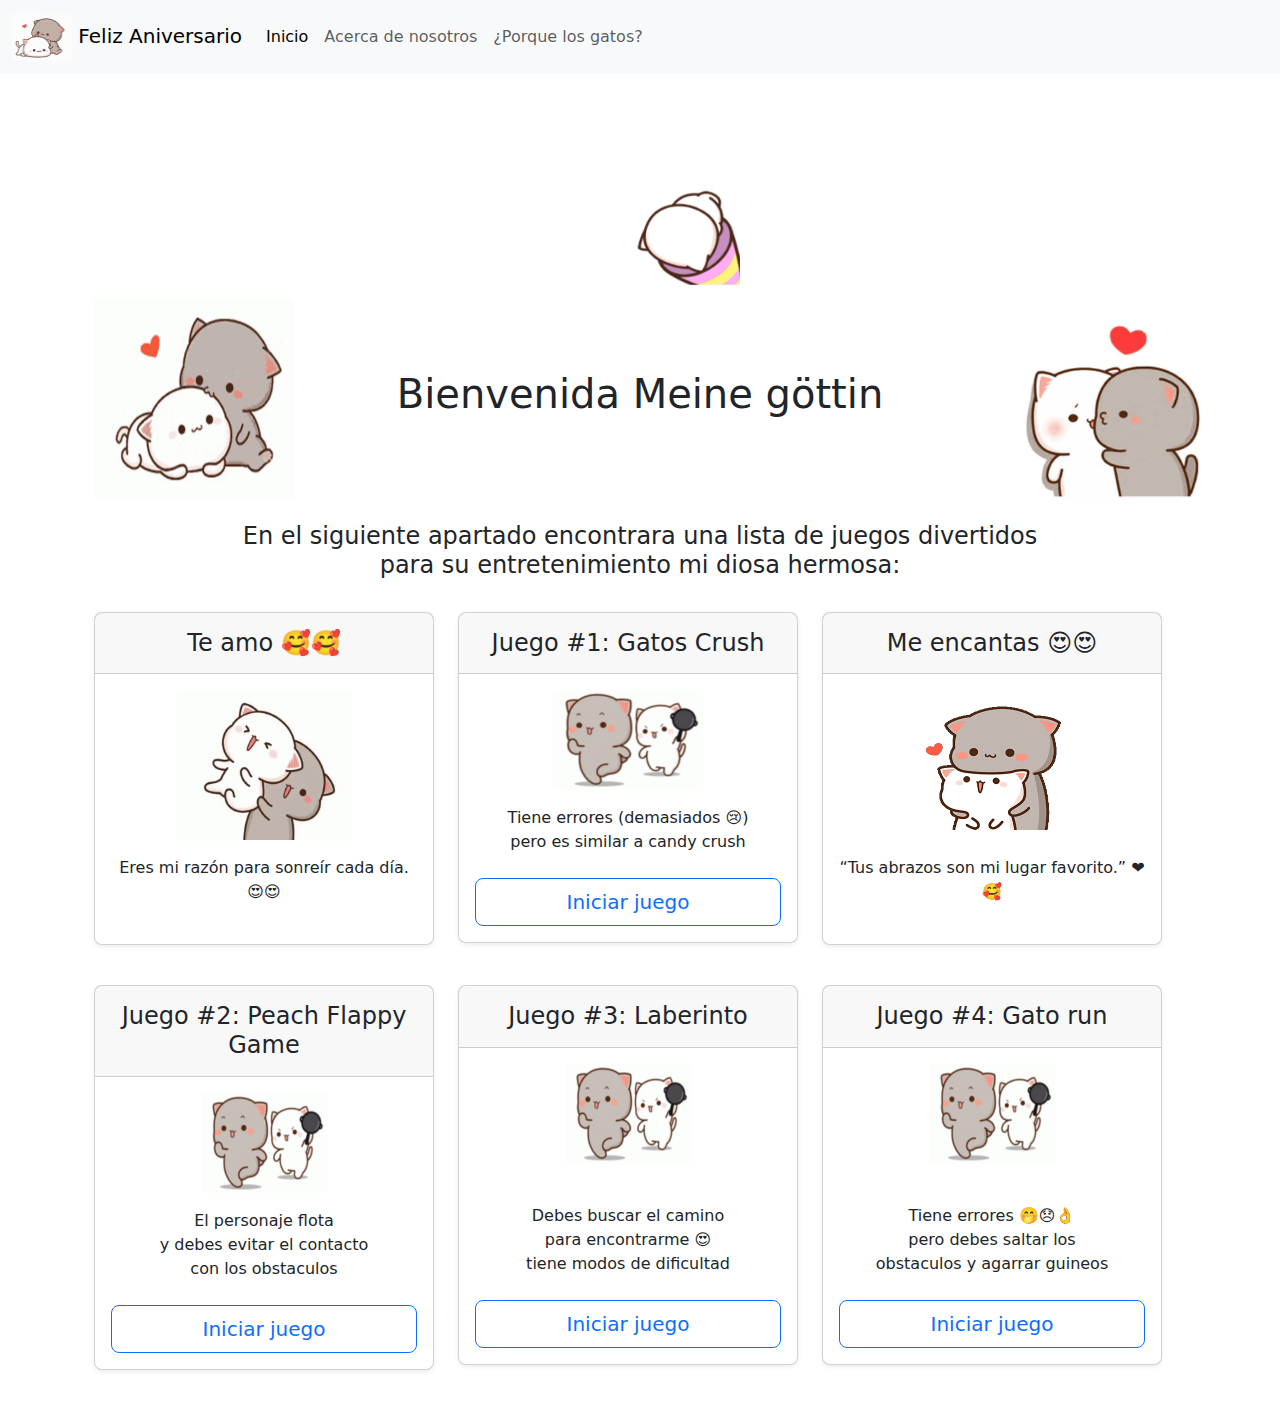
==== index.html @ b3f516b3 "Add files via upload" ====
<!DOCTYPE html>
<html lang="en">
<head>
    <meta charset="UTF-8">
    <meta name="viewport" content="width=device-width, initial-scale=1.0">
    <title>Inicio</title>
    <link href="https://cdn.jsdelivr.net/npm/bootstrap@5.3.3/dist/css/bootstrap.min.css" rel="stylesheet" integrity="sha384-QWTKZyjpPEjISv5WaRU9OFeRpok6YctnYmDr5pNlyT2bRjXh0JMhjY6hW+ALEwIH" crossorigin="anonymous">
</head>
<nav class="navbar navbar-expand-lg bg-body-tertiary">
    <div class="container-fluid">
      <a class="navbar-brand">
        <img src="/assets/images/peachcat.gif" alt="Logo" width="60" height="48" class="d-inline-block align-text-center">
         Feliz Aniversario
      </a>
      <div class="collapse navbar-collapse" id="navbarNav">
        <ul class="navbar-nav">
          <li class="nav-item">
            <a class="nav-link active" aria-current="page" href="/index.html">Inicio</a>
          </li>
          <li class="nav-item">
            <a class="nav-link" href="/pages/acercade.html">Acerca de nosotros</a>
          </li>
          <li class="nav-item">
            <a class="nav-link" href="/pages/porque.html">¿Porque los gatos?</a>
          </li>
        </ul>
      </div>
    </div>
  </nav>
<body>
    <div class="container">
        <br>
        <div class="container text-center">
            
            <div class="row">
              <div class="col-md-2">
                
              </div>
              <div class="col-md-8">
                <img src="/assets/images/peach-goma-confetil.gif" alt="" width="200" height="200">
              </div>
              <div class="col-md-2">
                
              </div>
            </div>
            <div class="row">
              <div class="col-md-2">
                <img src="/assets/images/besopeachcat.gif" alt="img1" width="200" height="200">
              </div>
              <div class="col-md-8">
                <br><br><br><h1>Bienvenida Meine göttin</h1>
              </div>
              <div class="col-md-2">
                <img src="/assets/images/besopeachcatcontra.gif" alt="img2" width="200" height="200">
              </div>
            </div>
            <div class="row">
                <br>
            </div>
            <div class="row">
                <br>
                <h4>En el siguiente apartado encontrara una lista de juegos divertidos <br>
                    para su entretenimiento mi diosa hermosa:</h4>
            </div>
            <br>
            <div class="row">
                <div class="row row-cols-1 row-cols-md-3 mb-3 text-center">
                    <div class="col">
                      <div class="card mb-4 rounded-3 shadow-sm">
                        <div class="card-header py-3">
                          <h4 class="my-0 fw-normal">Te amo 🥰🥰</h4>
                        </div>
                        <div class="card-body">
                          <img src="/assets/images/atraparpeachcat.gif" alt="seguir" width="175" height="150">
                          <ul class="list-unstyled mt-3 mb-4">
                            <li>Eres mi razón para sonreír cada día. 😍😍</li>
                            
                          </ul>
                          
                          
                        </div>
                      </div>
                    </div>

                    <div class="col">
                        <div class="card mb-4 rounded-3 shadow-sm">
                          <div class="card-header py-3">
                            <h4 class="my-0 fw-normal">Juego #1: Gatos Crush</h4>
                          </div>
                          <div class="card-body">
                            <img src="/assets/images/seguirpeachcat.gif" alt="seguir" width="150" height="100">
                            <ul class="list-unstyled mt-3 mb-4">
                              <li>Tiene errores (demasiados 😢)</li>
                              <li>pero es similar a candy crush</li>
                            </ul>
                            <a href="/pages/gatoCrushGame.html" class="btn w-100 btn-lg btn-outline-primary" >Iniciar juego</a>
                            
                          </div>
                        </div>
                    </div>

                    <div class="col">
                        <div class="card mb-4 rounded-3 shadow-sm">
                          <div class="card-header py-3">
                            <h4 class="my-0 fw-normal">Me encantas 😍😍</h4>
                          </div>
                          <div class="card-body">
                            <img src="/assets/images/peach-goma-abrazo.gif" alt="seguir" width="175" height="150">
                            <ul class="list-unstyled mt-3 mb-4">
                              <li>“Tus abrazos son mi lugar favorito.” ❤🥰</li>
                            </ul>
                            
                            
                          </div>
                        </div>
                      </div>
                    
                    
                </div>
                <div class="row row-cols-1 row-cols-md-3 mb-3 text-center">
                  <div class="col">
                    <div class="card mb-4 rounded-3 shadow-sm">
                      <div class="card-header py-3">
                        <h4 class="my-0 fw-normal">Juego #2: Peach Flappy Game</h4>
                      </div>
                      <div class="card-body">
                        <img src="/assets/images/seguirpeachcat.gif" alt="seguir" width="125" height="100">
                        <ul class="list-unstyled mt-3 mb-4">
                          <li>El personaje flota</li>
                          <li>y debes evitar el contacto</li>
                          <li>con los obstaculos</li>
                        </ul>
                        <a href="/pages/juego-vuela.html" class="btn w-100 btn-lg btn-outline-primary" >Iniciar juego</a>
                        
                      </div>
                    </div>
                  </div>

                  <div class="col">
                      <div class="card mb-4 rounded-3 shadow-sm">
                        <div class="card-header py-3">
                          <h4 class="my-0 fw-normal">Juego #3: Laberinto</h4>
                        </div>
                        <div class="card-body">
                          <img src="/assets/images/seguirpeachcat.gif" alt="seguir" width="125" height="100">
                          <ul class="list-unstyled mt-3 mb-4">
                            <br>
                            <li>Debes buscar el camino</li>
                            <li>para encontrarme 😍</li>
                            <li>tiene modos de dificultad</li>
                          </ul>
                          <a href="/pages/laberinto.html" class="btn w-100 btn-lg btn-outline-primary" >Iniciar juego</a>
                          
                        </div>
                      </div>
                  </div>

                  <div class="col">
                      <div class="card mb-4 rounded-3 shadow-sm">
                        <div class="card-header py-3">
                          <h4 class="my-0 fw-normal">Juego #4: Gato run </h4>
                        </div>
                        <div class="card-body">
                          <img src="/assets/images/seguirpeachcat.gif" alt="seguir" width="125" height="100">
                          <ul class="list-unstyled mt-3 mb-4">
                           <br>
                            <li>Tiene errores 🤭😞👌</li>
                            <li>pero debes saltar los</li>
                            <li>obstaculos y agarrar guineos</li>
                          </ul>
                          <a href="/pages/juego-correr.html" class="btn w-100 btn-lg btn-outline-primary" >Iniciar juego</a>
                          
                        </div>
                      </div>
                    </div>
              </div>
            </div>
        </div>
        
       
    </div>
</body>
</html>
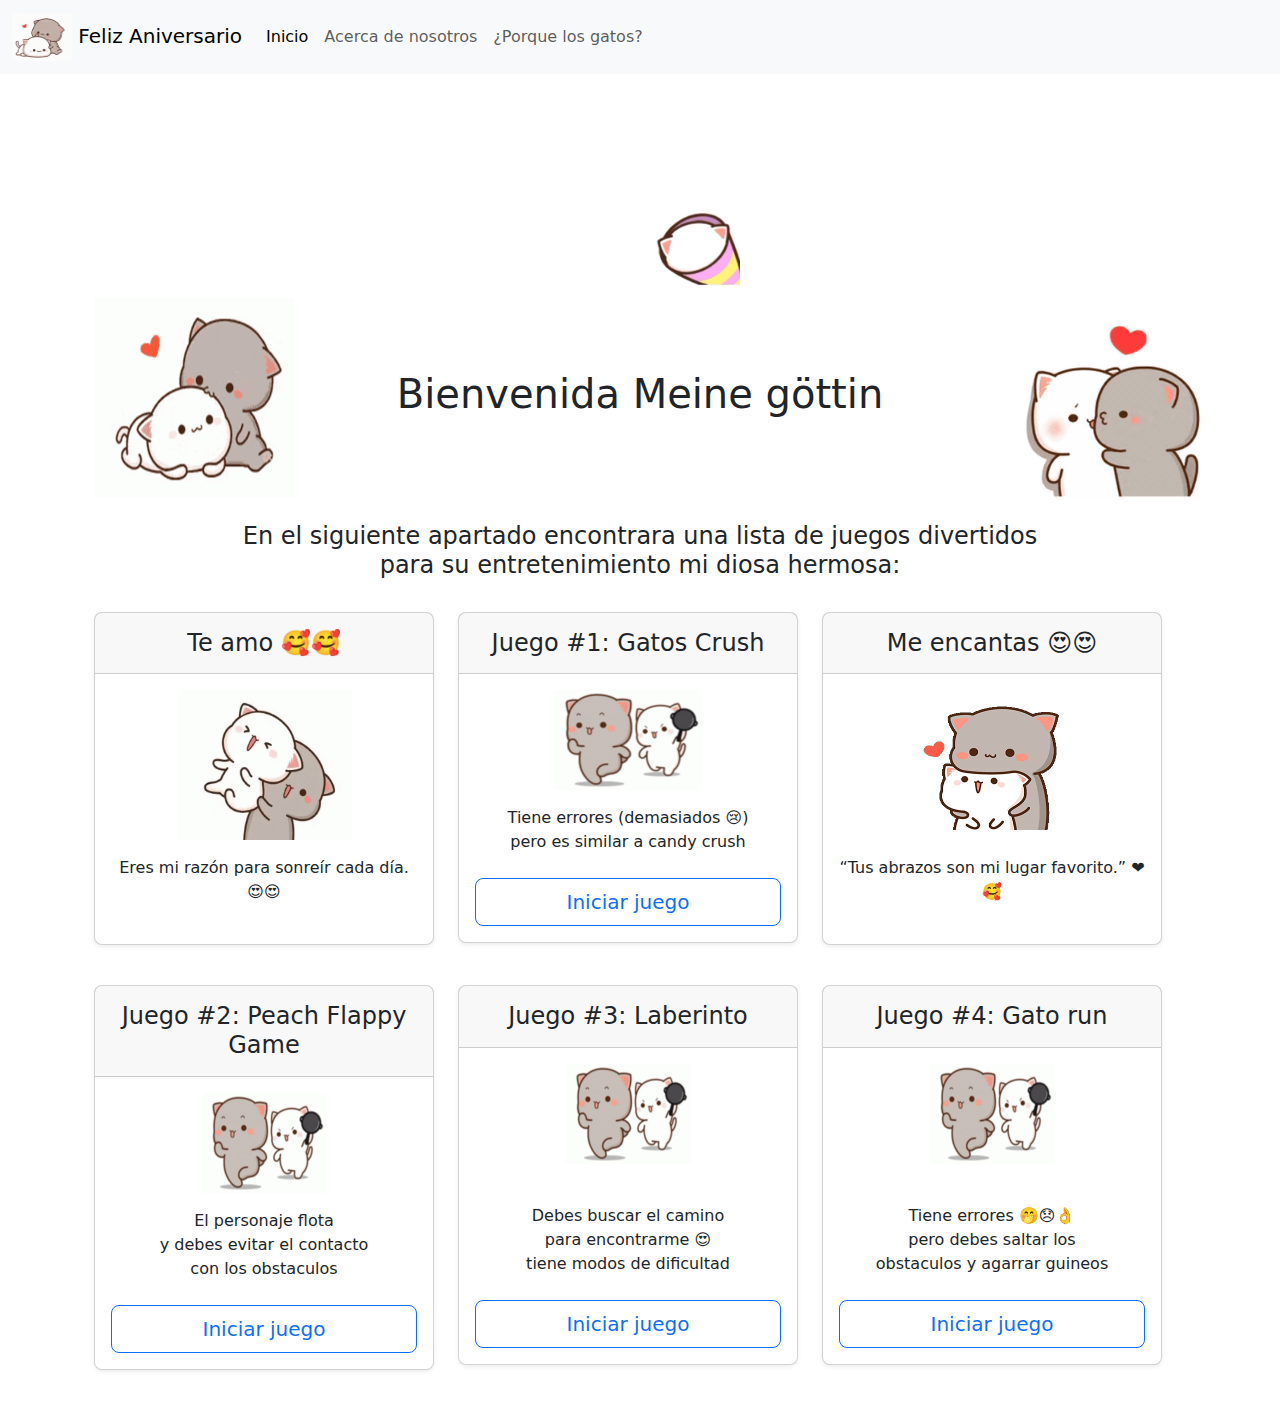
==== commit f76ff03b: "Update index.html" ====
--- a/index.html
+++ b/index.html
@@ -9,7 +9,7 @@
 <nav class="navbar navbar-expand-lg bg-body-tertiary">
     <div class="container-fluid">
       <a class="navbar-brand">
-        <img src="/assets/images/peachcat.gif" alt="Logo" width="60" height="48" class="d-inline-block align-text-center">
+        <img src="assets/images/peachcat.gif" alt="Logo" width="60" height="48" class="d-inline-block align-text-center">
          Feliz Aniversario
       </a>
       <div class="collapse navbar-collapse" id="navbarNav">
@@ -18,10 +18,10 @@
             <a class="nav-link active" aria-current="page" href="/index.html">Inicio</a>
           </li>
           <li class="nav-item">
-            <a class="nav-link" href="/pages/acercade.html">Acerca de nosotros</a>
+            <a class="nav-link" href="pages/acercade.html">Acerca de nosotros</a>
           </li>
           <li class="nav-item">
-            <a class="nav-link" href="/pages/porque.html">¿Porque los gatos?</a>
+            <a class="nav-link" href="pages/porque.html">¿Porque los gatos?</a>
           </li>
         </ul>
       </div>
@@ -37,7 +37,7 @@
                 
               </div>
               <div class="col-md-8">
-                <img src="/assets/images/peach-goma-confetil.gif" alt="" width="200" height="200">
+                <img src="assets/images/peach-goma-confetil.gif" alt="" width="200" height="200">
               </div>
               <div class="col-md-2">
                 
@@ -45,13 +45,13 @@
             </div>
             <div class="row">
               <div class="col-md-2">
-                <img src="/assets/images/besopeachcat.gif" alt="img1" width="200" height="200">
+                <img src="assets/images/besopeachcat.gif" alt="img1" width="200" height="200">
               </div>
               <div class="col-md-8">
                 <br><br><br><h1>Bienvenida Meine göttin</h1>
               </div>
               <div class="col-md-2">
-                <img src="/assets/images/besopeachcatcontra.gif" alt="img2" width="200" height="200">
+                <img src="assets/images/besopeachcatcontra.gif" alt="img2" width="200" height="200">
               </div>
             </div>
             <div class="row">
@@ -71,7 +71,7 @@
                           <h4 class="my-0 fw-normal">Te amo 🥰🥰</h4>
                         </div>
                         <div class="card-body">
-                          <img src="/assets/images/atraparpeachcat.gif" alt="seguir" width="175" height="150">
+                          <img src="assets/images/atraparpeachcat.gif" alt="seguir" width="175" height="150">
                           <ul class="list-unstyled mt-3 mb-4">
                             <li>Eres mi razón para sonreír cada día. 😍😍</li>
                             
@@ -88,12 +88,12 @@
                             <h4 class="my-0 fw-normal">Juego #1: Gatos Crush</h4>
                           </div>
                           <div class="card-body">
-                            <img src="/assets/images/seguirpeachcat.gif" alt="seguir" width="150" height="100">
+                            <img src="assets/images/seguirpeachcat.gif" alt="seguir" width="150" height="100">
                             <ul class="list-unstyled mt-3 mb-4">
                               <li>Tiene errores (demasiados 😢)</li>
                               <li>pero es similar a candy crush</li>
                             </ul>
-                            <a href="/pages/gatoCrushGame.html" class="btn w-100 btn-lg btn-outline-primary" >Iniciar juego</a>
+                            <a href="pages/gatoCrushGame.html" class="btn w-100 btn-lg btn-outline-primary" >Iniciar juego</a>
                             
                           </div>
                         </div>
@@ -105,7 +105,7 @@
                             <h4 class="my-0 fw-normal">Me encantas 😍😍</h4>
                           </div>
                           <div class="card-body">
-                            <img src="/assets/images/peach-goma-abrazo.gif" alt="seguir" width="175" height="150">
+                            <img src="assets/images/peach-goma-abrazo.gif" alt="seguir" width="175" height="150">
                             <ul class="list-unstyled mt-3 mb-4">
                               <li>“Tus abrazos son mi lugar favorito.” ❤🥰</li>
                             </ul>
@@ -124,13 +124,13 @@
                         <h4 class="my-0 fw-normal">Juego #2: Peach Flappy Game</h4>
                       </div>
                       <div class="card-body">
-                        <img src="/assets/images/seguirpeachcat.gif" alt="seguir" width="125" height="100">
+                        <img src="assets/images/seguirpeachcat.gif" alt="seguir" width="125" height="100">
                         <ul class="list-unstyled mt-3 mb-4">
                           <li>El personaje flota</li>
                           <li>y debes evitar el contacto</li>
                           <li>con los obstaculos</li>
                         </ul>
-                        <a href="/pages/juego-vuela.html" class="btn w-100 btn-lg btn-outline-primary" >Iniciar juego</a>
+                        <a href="pages/juego-vuela.html" class="btn w-100 btn-lg btn-outline-primary" >Iniciar juego</a>
                         
                       </div>
                     </div>
@@ -142,14 +142,14 @@
                           <h4 class="my-0 fw-normal">Juego #3: Laberinto</h4>
                         </div>
                         <div class="card-body">
-                          <img src="/assets/images/seguirpeachcat.gif" alt="seguir" width="125" height="100">
+                          <img src="assets/images/seguirpeachcat.gif" alt="seguir" width="125" height="100">
                           <ul class="list-unstyled mt-3 mb-4">
                             <br>
                             <li>Debes buscar el camino</li>
                             <li>para encontrarme 😍</li>
                             <li>tiene modos de dificultad</li>
                           </ul>
-                          <a href="/pages/laberinto.html" class="btn w-100 btn-lg btn-outline-primary" >Iniciar juego</a>
+                          <a href="pages/laberinto.html" class="btn w-100 btn-lg btn-outline-primary" >Iniciar juego</a>
                           
                         </div>
                       </div>
@@ -161,14 +161,14 @@
                           <h4 class="my-0 fw-normal">Juego #4: Gato run </h4>
                         </div>
                         <div class="card-body">
-                          <img src="/assets/images/seguirpeachcat.gif" alt="seguir" width="125" height="100">
+                          <img src="assets/images/seguirpeachcat.gif" alt="seguir" width="125" height="100">
                           <ul class="list-unstyled mt-3 mb-4">
                            <br>
                             <li>Tiene errores 🤭😞👌</li>
                             <li>pero debes saltar los</li>
                             <li>obstaculos y agarrar guineos</li>
                           </ul>
-                          <a href="/pages/juego-correr.html" class="btn w-100 btn-lg btn-outline-primary" >Iniciar juego</a>
+                          <a href="pages/juego-correr.html" class="btn w-100 btn-lg btn-outline-primary" >Iniciar juego</a>
                           
                         </div>
                       </div>
@@ -180,4 +180,4 @@
        
     </div>
 </body>
-</html>+</html>
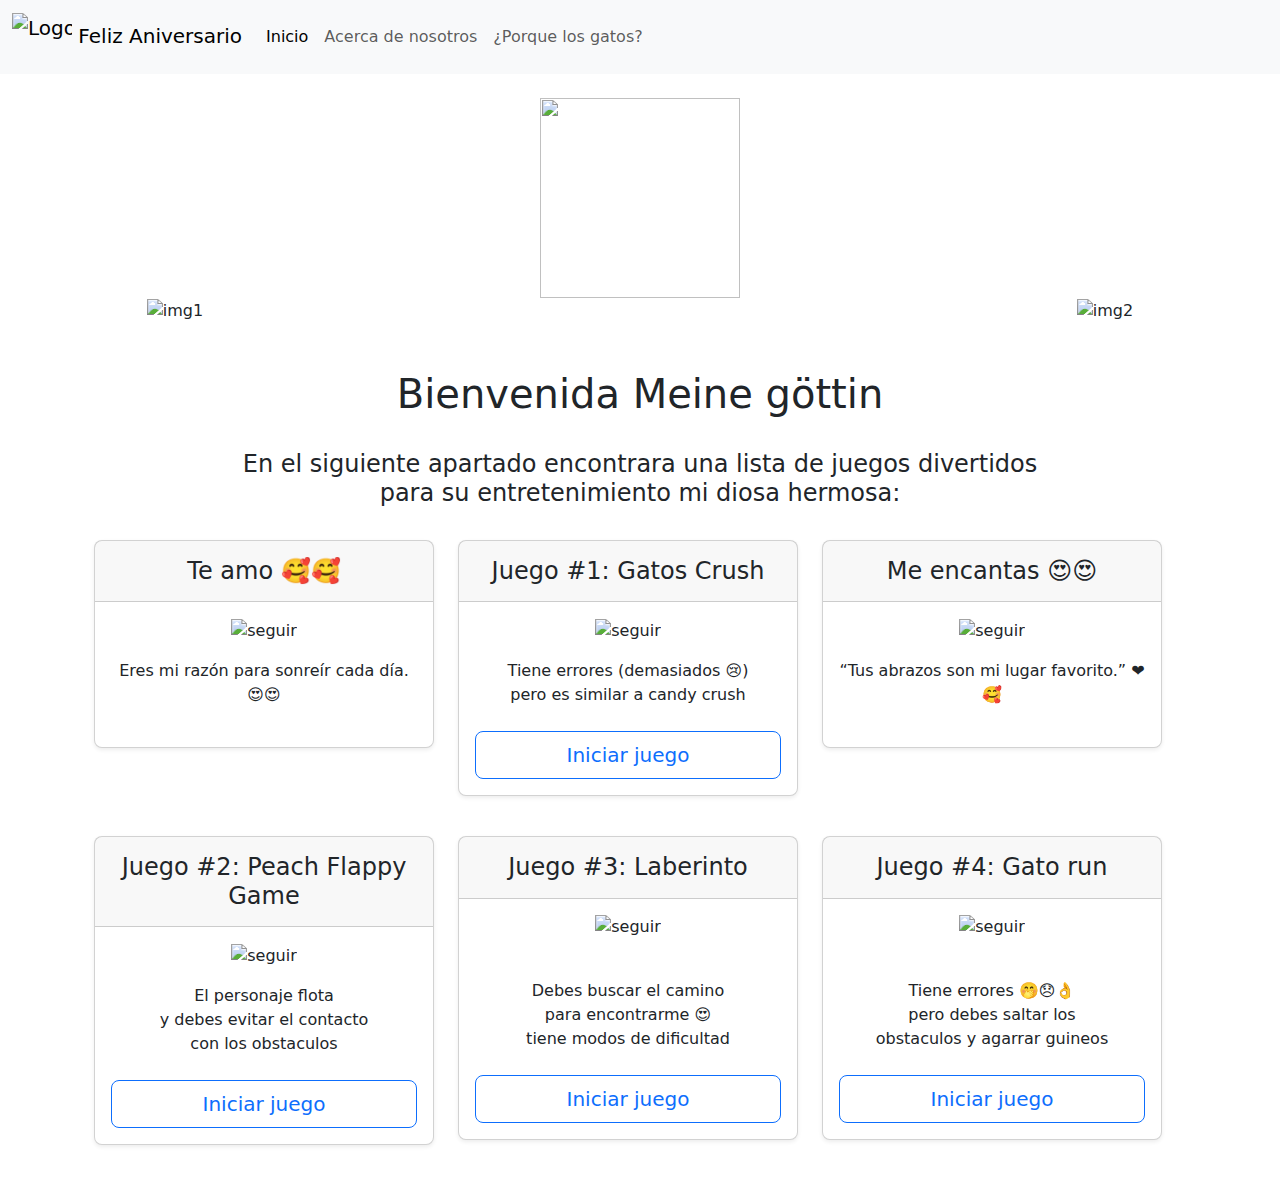
==== commit a265a08d: "Update index.html" ====
--- a/index.html
+++ b/index.html
@@ -9,19 +9,19 @@
 <nav class="navbar navbar-expand-lg bg-body-tertiary">
     <div class="container-fluid">
       <a class="navbar-brand">
-        <img src="assets/images/peachcat.gif" alt="Logo" width="60" height="48" class="d-inline-block align-text-center">
+        <img src="2802-aniversary/assets/images/peachcat.gif" alt="Logo" width="60" height="48" class="d-inline-block align-text-center">
          Feliz Aniversario
       </a>
       <div class="collapse navbar-collapse" id="navbarNav">
         <ul class="navbar-nav">
           <li class="nav-item">
-            <a class="nav-link active" aria-current="page" href="/index.html">Inicio</a>
+            <a class="nav-link active" aria-current="page" href="2802-aniversary/index.html">Inicio</a>
           </li>
           <li class="nav-item">
-            <a class="nav-link" href="pages/acercade.html">Acerca de nosotros</a>
+            <a class="nav-link" href="2802-aniversary/pages/acercade.html">Acerca de nosotros</a>
           </li>
           <li class="nav-item">
-            <a class="nav-link" href="pages/porque.html">¿Porque los gatos?</a>
+            <a class="nav-link" href="2802-aniversary/pages/porque.html">¿Porque los gatos?</a>
           </li>
         </ul>
       </div>
@@ -37,7 +37,7 @@
                 
               </div>
               <div class="col-md-8">
-                <img src="assets/images/peach-goma-confetil.gif" alt="" width="200" height="200">
+                <img src="2802-aniversary/assets/images/peach-goma-confetil.gif" alt="" width="200" height="200">
               </div>
               <div class="col-md-2">
                 
@@ -45,13 +45,13 @@
             </div>
             <div class="row">
               <div class="col-md-2">
-                <img src="assets/images/besopeachcat.gif" alt="img1" width="200" height="200">
+                <img src="2802-aniversary/assets/images/besopeachcat.gif" alt="img1" width="200" height="200">
               </div>
               <div class="col-md-8">
                 <br><br><br><h1>Bienvenida Meine göttin</h1>
               </div>
               <div class="col-md-2">
-                <img src="assets/images/besopeachcatcontra.gif" alt="img2" width="200" height="200">
+                <img src="2802-aniversary/assets/images/besopeachcatcontra.gif" alt="img2" width="200" height="200">
               </div>
             </div>
             <div class="row">
@@ -71,7 +71,7 @@
                           <h4 class="my-0 fw-normal">Te amo 🥰🥰</h4>
                         </div>
                         <div class="card-body">
-                          <img src="assets/images/atraparpeachcat.gif" alt="seguir" width="175" height="150">
+                          <img src="2802-aniversary/assets/images/atraparpeachcat.gif" alt="seguir" width="175" height="150">
                           <ul class="list-unstyled mt-3 mb-4">
                             <li>Eres mi razón para sonreír cada día. 😍😍</li>
                             
@@ -88,12 +88,12 @@
                             <h4 class="my-0 fw-normal">Juego #1: Gatos Crush</h4>
                           </div>
                           <div class="card-body">
-                            <img src="assets/images/seguirpeachcat.gif" alt="seguir" width="150" height="100">
+                            <img src="2802-aniversary/assets/images/seguirpeachcat.gif" alt="seguir" width="150" height="100">
                             <ul class="list-unstyled mt-3 mb-4">
                               <li>Tiene errores (demasiados 😢)</li>
                               <li>pero es similar a candy crush</li>
                             </ul>
-                            <a href="pages/gatoCrushGame.html" class="btn w-100 btn-lg btn-outline-primary" >Iniciar juego</a>
+                            <a href="2802-aniversary/pages/gatoCrushGame.html" class="btn w-100 btn-lg btn-outline-primary" >Iniciar juego</a>
                             
                           </div>
                         </div>
@@ -105,7 +105,7 @@
                             <h4 class="my-0 fw-normal">Me encantas 😍😍</h4>
                           </div>
                           <div class="card-body">
-                            <img src="assets/images/peach-goma-abrazo.gif" alt="seguir" width="175" height="150">
+                            <img src="2802-aniversary/assets/images/peach-goma-abrazo.gif" alt="seguir" width="175" height="150">
                             <ul class="list-unstyled mt-3 mb-4">
                               <li>“Tus abrazos son mi lugar favorito.” ❤🥰</li>
                             </ul>
@@ -124,13 +124,13 @@
                         <h4 class="my-0 fw-normal">Juego #2: Peach Flappy Game</h4>
                       </div>
                       <div class="card-body">
-                        <img src="assets/images/seguirpeachcat.gif" alt="seguir" width="125" height="100">
+                        <img src="2802-aniversary/assets/images/seguirpeachcat.gif" alt="seguir" width="125" height="100">
                         <ul class="list-unstyled mt-3 mb-4">
                           <li>El personaje flota</li>
                           <li>y debes evitar el contacto</li>
                           <li>con los obstaculos</li>
                         </ul>
-                        <a href="pages/juego-vuela.html" class="btn w-100 btn-lg btn-outline-primary" >Iniciar juego</a>
+                        <a href="2802-aniversary/pages/juego-vuela.html" class="btn w-100 btn-lg btn-outline-primary" >Iniciar juego</a>
                         
                       </div>
                     </div>
@@ -142,14 +142,14 @@
                           <h4 class="my-0 fw-normal">Juego #3: Laberinto</h4>
                         </div>
                         <div class="card-body">
-                          <img src="assets/images/seguirpeachcat.gif" alt="seguir" width="125" height="100">
+                          <img src="2802-aniversary/assets/images/seguirpeachcat.gif" alt="seguir" width="125" height="100">
                           <ul class="list-unstyled mt-3 mb-4">
                             <br>
                             <li>Debes buscar el camino</li>
                             <li>para encontrarme 😍</li>
                             <li>tiene modos de dificultad</li>
                           </ul>
-                          <a href="pages/laberinto.html" class="btn w-100 btn-lg btn-outline-primary" >Iniciar juego</a>
+                          <a href="2802-aniversary/pages/laberinto.html" class="btn w-100 btn-lg btn-outline-primary" >Iniciar juego</a>
                           
                         </div>
                       </div>
@@ -161,14 +161,14 @@
                           <h4 class="my-0 fw-normal">Juego #4: Gato run </h4>
                         </div>
                         <div class="card-body">
-                          <img src="assets/images/seguirpeachcat.gif" alt="seguir" width="125" height="100">
+                          <img src="2802-aniversary/assets/images/seguirpeachcat.gif" alt="seguir" width="125" height="100">
                           <ul class="list-unstyled mt-3 mb-4">
                            <br>
                             <li>Tiene errores 🤭😞👌</li>
                             <li>pero debes saltar los</li>
                             <li>obstaculos y agarrar guineos</li>
                           </ul>
-                          <a href="pages/juego-correr.html" class="btn w-100 btn-lg btn-outline-primary" >Iniciar juego</a>
+                          <a href="2802-aniversary/pages/juego-correr.html" class="btn w-100 btn-lg btn-outline-primary" >Iniciar juego</a>
                           
                         </div>
                       </div>
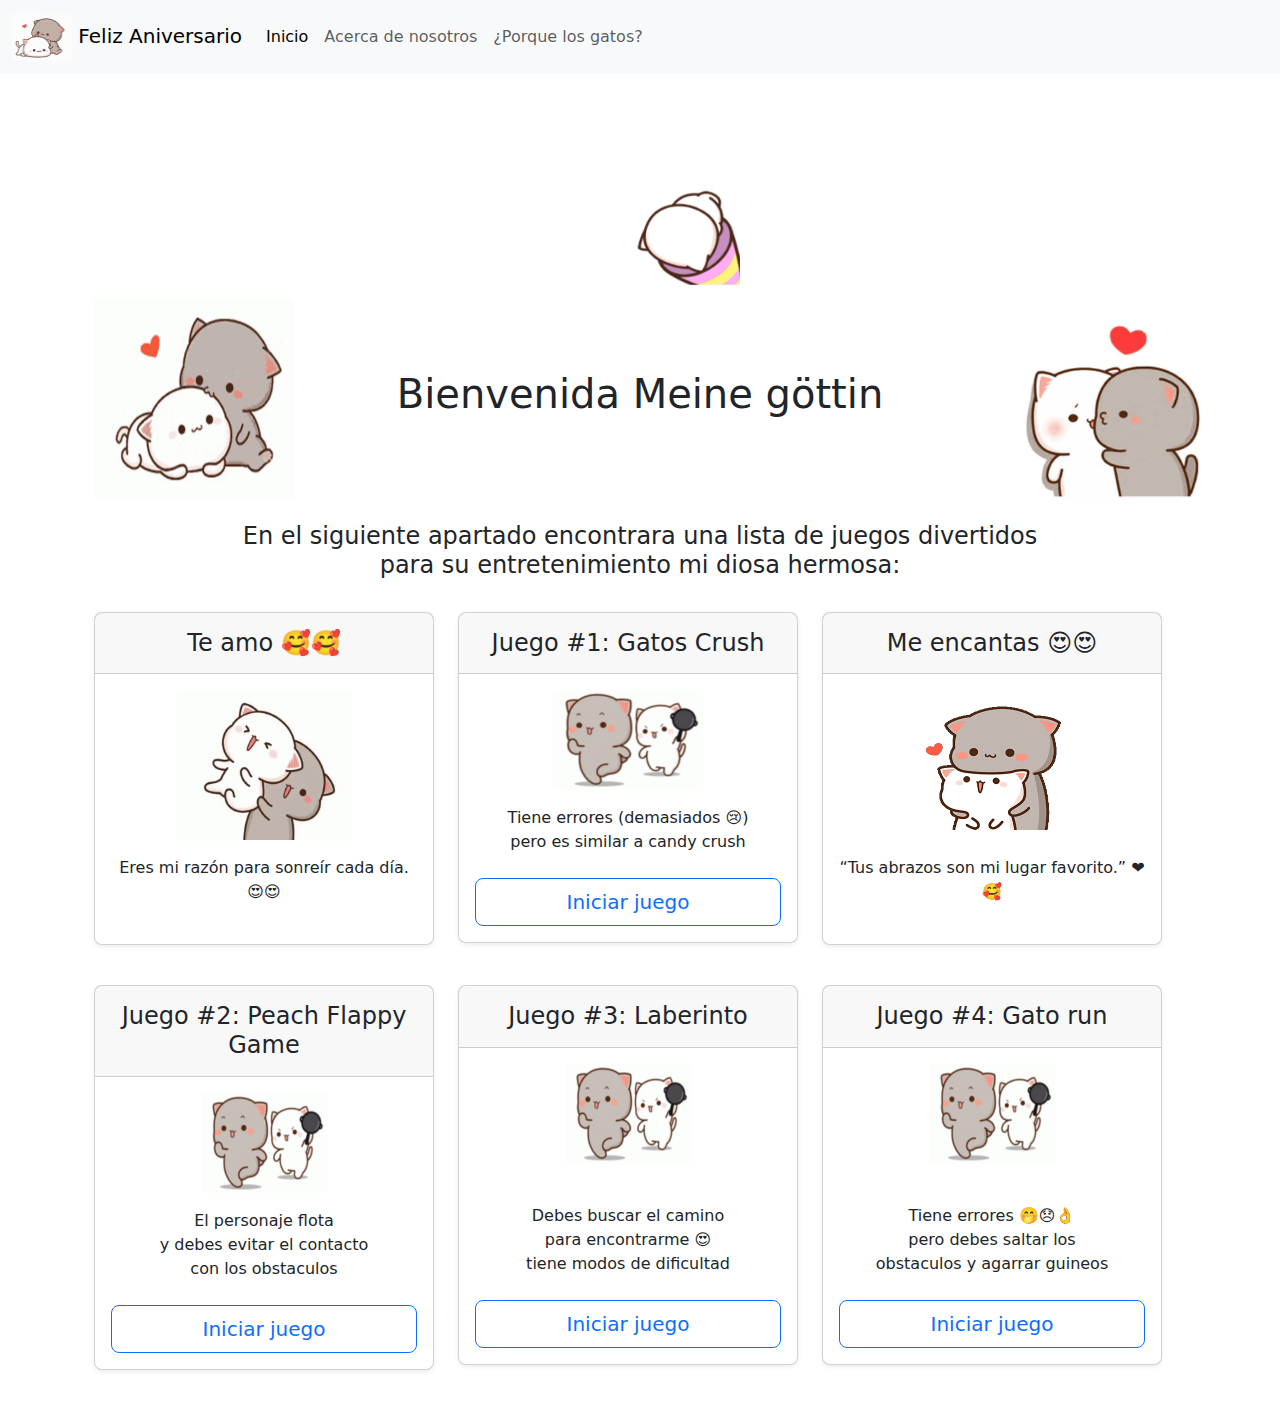
==== commit 7a4b6d68: "Update index.html" ====
--- a/index.html
+++ b/index.html
@@ -9,19 +9,19 @@
 <nav class="navbar navbar-expand-lg bg-body-tertiary">
     <div class="container-fluid">
       <a class="navbar-brand">
-        <img src="2802-aniversary/assets/images/peachcat.gif" alt="Logo" width="60" height="48" class="d-inline-block align-text-center">
+        <img src="../assets/images/peachcat.gif" alt="Logo" width="60" height="48" class="d-inline-block align-text-center">
          Feliz Aniversario
       </a>
       <div class="collapse navbar-collapse" id="navbarNav">
         <ul class="navbar-nav">
           <li class="nav-item">
-            <a class="nav-link active" aria-current="page" href="2802-aniversary/index.html">Inicio</a>
+            <a class="nav-link active" aria-current="page" href="../index.html">Inicio</a>
           </li>
           <li class="nav-item">
-            <a class="nav-link" href="2802-aniversary/pages/acercade.html">Acerca de nosotros</a>
+            <a class="nav-link" href="../pages/acercade.html">Acerca de nosotros</a>
           </li>
           <li class="nav-item">
-            <a class="nav-link" href="2802-aniversary/pages/porque.html">¿Porque los gatos?</a>
+            <a class="nav-link" href="../pages/porque.html">¿Porque los gatos?</a>
           </li>
         </ul>
       </div>
@@ -37,7 +37,7 @@
                 
               </div>
               <div class="col-md-8">
-                <img src="2802-aniversary/assets/images/peach-goma-confetil.gif" alt="" width="200" height="200">
+                <img src="../assets/images/peach-goma-confetil.gif" alt="" width="200" height="200">
               </div>
               <div class="col-md-2">
                 
@@ -45,13 +45,13 @@
             </div>
             <div class="row">
               <div class="col-md-2">
-                <img src="2802-aniversary/assets/images/besopeachcat.gif" alt="img1" width="200" height="200">
+                <img src="../assets/images/besopeachcat.gif" alt="img1" width="200" height="200">
               </div>
               <div class="col-md-8">
                 <br><br><br><h1>Bienvenida Meine göttin</h1>
               </div>
               <div class="col-md-2">
-                <img src="2802-aniversary/assets/images/besopeachcatcontra.gif" alt="img2" width="200" height="200">
+                <img src="../assets/images/besopeachcatcontra.gif" alt="img2" width="200" height="200">
               </div>
             </div>
             <div class="row">
@@ -71,7 +71,7 @@
                           <h4 class="my-0 fw-normal">Te amo 🥰🥰</h4>
                         </div>
                         <div class="card-body">
-                          <img src="2802-aniversary/assets/images/atraparpeachcat.gif" alt="seguir" width="175" height="150">
+                          <img src="../assets/images/atraparpeachcat.gif" alt="seguir" width="175" height="150">
                           <ul class="list-unstyled mt-3 mb-4">
                             <li>Eres mi razón para sonreír cada día. 😍😍</li>
                             
@@ -88,12 +88,12 @@
                             <h4 class="my-0 fw-normal">Juego #1: Gatos Crush</h4>
                           </div>
                           <div class="card-body">
-                            <img src="2802-aniversary/assets/images/seguirpeachcat.gif" alt="seguir" width="150" height="100">
+                            <img src="../assets/images/seguirpeachcat.gif" alt="seguir" width="150" height="100">
                             <ul class="list-unstyled mt-3 mb-4">
                               <li>Tiene errores (demasiados 😢)</li>
                               <li>pero es similar a candy crush</li>
                             </ul>
-                            <a href="2802-aniversary/pages/gatoCrushGame.html" class="btn w-100 btn-lg btn-outline-primary" >Iniciar juego</a>
+                            <a href="../pages/gatoCrushGame.html" class="btn w-100 btn-lg btn-outline-primary" >Iniciar juego</a>
                             
                           </div>
                         </div>
@@ -105,7 +105,7 @@
                             <h4 class="my-0 fw-normal">Me encantas 😍😍</h4>
                           </div>
                           <div class="card-body">
-                            <img src="2802-aniversary/assets/images/peach-goma-abrazo.gif" alt="seguir" width="175" height="150">
+                            <img src="../assets/images/peach-goma-abrazo.gif" alt="seguir" width="175" height="150">
                             <ul class="list-unstyled mt-3 mb-4">
                               <li>“Tus abrazos son mi lugar favorito.” ❤🥰</li>
                             </ul>
@@ -124,13 +124,13 @@
                         <h4 class="my-0 fw-normal">Juego #2: Peach Flappy Game</h4>
                       </div>
                       <div class="card-body">
-                        <img src="2802-aniversary/assets/images/seguirpeachcat.gif" alt="seguir" width="125" height="100">
+                        <img src="../assets/images/seguirpeachcat.gif" alt="seguir" width="125" height="100">
                         <ul class="list-unstyled mt-3 mb-4">
                           <li>El personaje flota</li>
                           <li>y debes evitar el contacto</li>
                           <li>con los obstaculos</li>
                         </ul>
-                        <a href="2802-aniversary/pages/juego-vuela.html" class="btn w-100 btn-lg btn-outline-primary" >Iniciar juego</a>
+                        <a href="../pages/juego-vuela.html" class="btn w-100 btn-lg btn-outline-primary" >Iniciar juego</a>
                         
                       </div>
                     </div>
@@ -142,14 +142,14 @@
                           <h4 class="my-0 fw-normal">Juego #3: Laberinto</h4>
                         </div>
                         <div class="card-body">
-                          <img src="2802-aniversary/assets/images/seguirpeachcat.gif" alt="seguir" width="125" height="100">
+                          <img src="../assets/images/seguirpeachcat.gif" alt="seguir" width="125" height="100">
                           <ul class="list-unstyled mt-3 mb-4">
                             <br>
                             <li>Debes buscar el camino</li>
                             <li>para encontrarme 😍</li>
                             <li>tiene modos de dificultad</li>
                           </ul>
-                          <a href="2802-aniversary/pages/laberinto.html" class="btn w-100 btn-lg btn-outline-primary" >Iniciar juego</a>
+                          <a href="../pages/laberinto.html" class="btn w-100 btn-lg btn-outline-primary" >Iniciar juego</a>
                           
                         </div>
                       </div>
@@ -161,14 +161,14 @@
                           <h4 class="my-0 fw-normal">Juego #4: Gato run </h4>
                         </div>
                         <div class="card-body">
-                          <img src="2802-aniversary/assets/images/seguirpeachcat.gif" alt="seguir" width="125" height="100">
+                          <img src="../assets/images/seguirpeachcat.gif" alt="seguir" width="125" height="100">
                           <ul class="list-unstyled mt-3 mb-4">
                            <br>
                             <li>Tiene errores 🤭😞👌</li>
                             <li>pero debes saltar los</li>
                             <li>obstaculos y agarrar guineos</li>
                           </ul>
-                          <a href="2802-aniversary/pages/juego-correr.html" class="btn w-100 btn-lg btn-outline-primary" >Iniciar juego</a>
+                          <a href="../pages/juego-correr.html" class="btn w-100 btn-lg btn-outline-primary" >Iniciar juego</a>
                           
                         </div>
                       </div>
